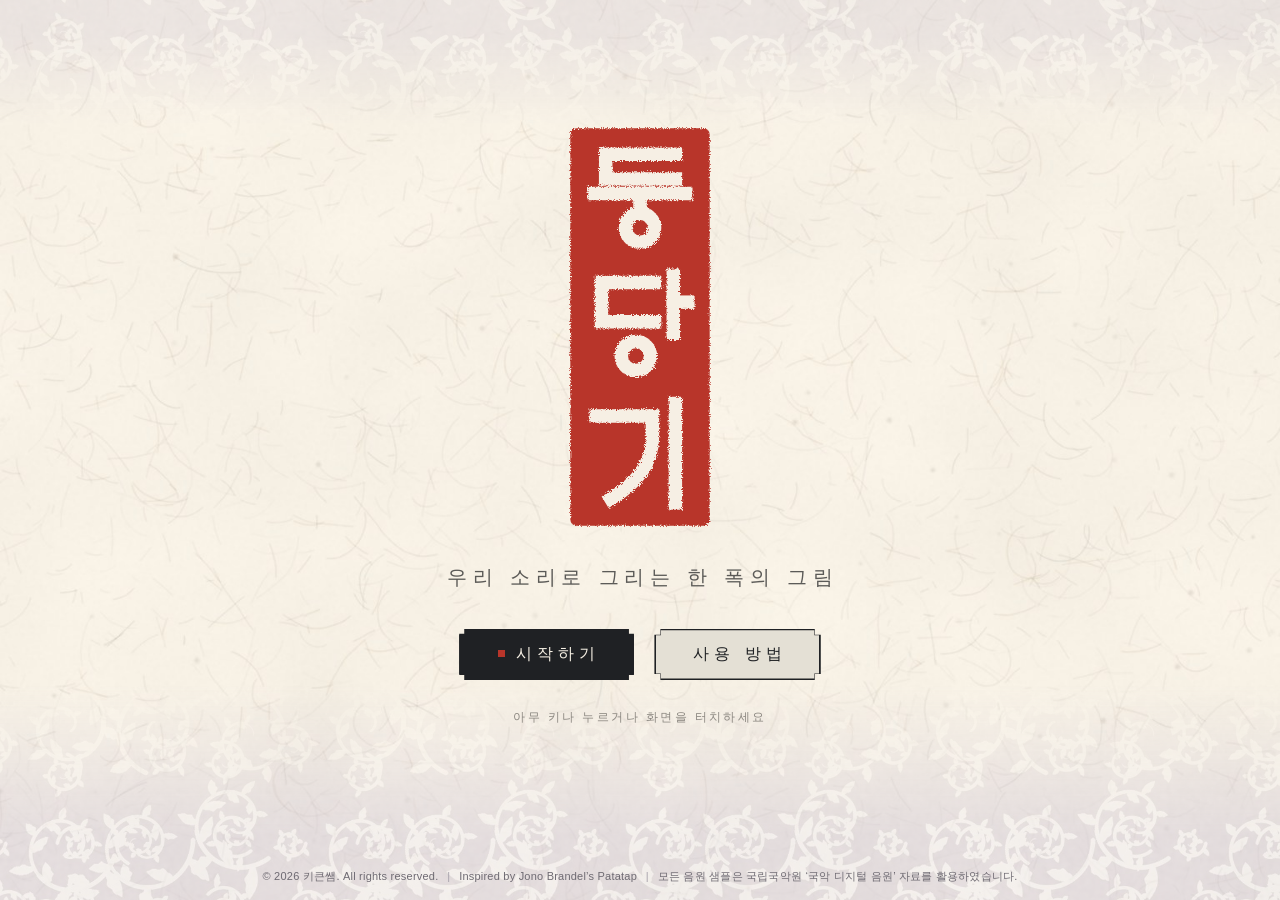
==== index.html @ 78d73b3a "Start screen: wrap lines only between sentences, never mid-word keep-all for Korean, each help sente" ====
<!doctype html>
<html lang="ko">
<head>
  <meta charset="utf-8">
  <meta name="viewport" content="width=device-width, initial-scale=1, maximum-scale=1, user-scalable=no, viewport-fit=cover">
  <meta name="apple-mobile-web-app-capable" content="yes">
  <meta name="mobile-web-app-capable" content="yes">
  <link rel="icon" href="data:,">
  <title>둥당기</title>
  <link rel="stylesheet" href="style.css">
</head>
<body>
  <div id="stage"></div>
  <div id="notice" hidden></div>
  <div id="start">
    <div class="band top"></div>
    <div class="band"></div>
    <main class="start-main">
      <div class="logo B"><img src="assets/logo_B.svg" alt="둥당기"></div>
      <div class="sub">우리 소리로 그리는 한 폭의 그림</div>
      <div class="btns">
        <button type="button" id="start-go" class="btn primary"><span>시작하기</span></button>
        <button type="button" id="start-help" class="btn"><span>사용 방법</span></button>
      </div>
      <div class="hint">아무 키나 누르거나 화면을 터치하세요</div>
    </main>
    <footer class="start-footer"><span>© 2026 키큰쌤. All rights reserved.</span><i>|</i><span>Inspired by Jono Brandel’s Patatap</span><i>|</i><span>모든 음원 샘플은 국립국악원 ‘국악 디지털 음원’ 자료를 활용하였습니다.</span></footer>
    <div id="help" class="veil" hidden>
      <div class="card" role="dialog" aria-modal="true" aria-labelledby="help-title">
        <h2 id="help-title">사용 방법</h2>
        <dl>
          <dt><kbd>A</kbd> ~ <kbd>Z</kbd></dt><dd><span class="s">자판마다 소리 하나, 그림 하나가 나와요.</span> <span class="s">여러 키를 함께 누르면 소리와 그림이 겹쳐요.</span></dd>
          <dt><kbd>Space</kbd></dt><dd><span class="s">뱅크 바꾸기: <span class="nw">1 수묵</span> → <span class="nw">2 단청</span> → <span class="nw">3 자개</span> → <span class="nw">4 섞음.</span></span> <span class="s">섞음은 들어올 때마다 새로 섞여요.</span></dd>
          <dt>휴대폰</dt><dd><span class="s">화면을 터치해 연주하고, 오른쪽 아래 칸을 누르면 뱅크가 바뀌어요.</span></dd>
          <dt><kbd>Shift</kbd> + <kbd>R</kbd></dt><dd><span class="s">화면과 소리를 녹화해요(최대 23초).</span> <span class="s">한 번 더 누르면 MP4로 저장돼요.</span> <span class="s">녹화는 <span class="nw">http://localhost:8000</span> 으로 열었을 때만 돼요.</span></dd>
        </dl>
        <div class="close"><button type="button" id="help-close" class="btn"><span>닫기</span></button></div>
      </div>
    </div>
  </div>
  <script src="pads.js"></script>
  <script>
    // 파일로 바로 열 때만 음원 묶음(sounds.js)을 읽는다. 웹 서버로 열면 음원 파일을 직접 받는다.
    if (location.protocol === "file:") document.write('<script src="sounds.js"><\/script>');
  </script>
  <script src="app.js"></script>
</body>
</html>
---- style.css ----
html, body {
  margin: 0;
  height: 100%;
  overflow: hidden;
  background: #e8e3da;
  cursor: none;
  /* 터치: 스크롤·확대·길게 눌러 메뉴·글자 선택을 막는다 */
  touch-action: none;
  overscroll-behavior: none;
  -webkit-user-select: none;
  user-select: none;
  -webkit-touch-callout: none;
  -webkit-tap-highlight-color: transparent;
}

#stage {
  position: fixed;
  inset: 0;
}

/* 영상은 배경 위에 뱅크의 blend 방식으로 겹친다 (수묵: 어둡게, 단청: 밝게).
   아래는 수묵(한지 위 '어둡게') 기준 설명.
   종이 부분은 배경과 같아 사라지고 먹만 남으며, 겹친 먹은 더 진한 쪽이 보인다. */
/* 뱅크 배경 (한지·누렇게 바랜 한지). 뱅크를 바꾸면 0.3초 동안 겹쳐 바뀐다 */
#stage .bg {
  position: absolute;
  inset: 0;
  z-index: 0;
  background: center / cover no-repeat;
  opacity: 0;
  transition: opacity 0.3s ease;
}

#stage .bg.on {
  opacity: 1;
}

#stage video {
  position: absolute;
  inset: 0;
  width: 100%;
  height: 100%;
  object-fit: cover;
  mix-blend-mode: darken;
  visibility: hidden;
  pointer-events: none;
}

#stage video.on {
  visibility: visible;
}

#notice {
  position: fixed;
  left: 50%;
  bottom: 24px;
  transform: translateX(-50%);
  max-width: calc(100% - 32px);
  font: 14px/1.5 system-ui, sans-serif;
  color: #5a5048;
  background: rgba(255, 255, 255, 0.6);
  padding: 8px 14px;
  border-radius: 6px;
  cursor: default;
}

/* 터치한 칸에 아주 옅게 번졌다 사라지는 물결 */
.ripple {
  position: fixed;
  width: 120px;
  height: 120px;
  margin: -60px 0 0 -60px;
  border-radius: 50%;
  background: radial-gradient(circle, rgba(60, 50, 40, 0.06), rgba(60, 50, 40, 0) 70%);
  pointer-events: none;
  animation: ripple 0.6s ease-out forwards;
  z-index: 100000;
}

@keyframes ripple {
  from { transform: scale(0.4); opacity: 1; }
  to { transform: scale(1.4); opacity: 0; }
}

/* 뱅크를 바꿀 때 구석에 잠깐 보였다 사라지는 이름 */
#bank-label {
  position: fixed;
  right: calc(16px + env(safe-area-inset-right, 0px));
  bottom: calc(12px + env(safe-area-inset-bottom, 0px));
  z-index: 100001;
  font: 13px/1 system-ui, sans-serif;
  letter-spacing: 0.2em;
  color: rgba(128, 120, 110, 0.75);
  opacity: 0;
  transition: opacity 0.4s ease;
  pointer-events: none;
}

#bank-label.on {
  opacity: 1;
  transition: opacity 0.1s ease;
}

/* 녹화 중 표시 (화면에만 보이고 녹화 파일에는 들어가지 않는다) */
#rec {
  position: fixed;
  top: calc(14px + env(safe-area-inset-top, 0px));
  left: calc(16px + env(safe-area-inset-left, 0px));
  z-index: 100002;
  font: 600 13px/1 system-ui, sans-serif;
  color: #c62828;
  background: rgba(255, 255, 255, 0.7);
  padding: 6px 10px 6px 24px;
  border-radius: 12px;
  pointer-events: none;
}

#rec::before {
  content: "";
  position: absolute;
  left: 9px;
  top: 50%;
  width: 9px;
  height: 9px;
  margin-top: -4.5px;
  border-radius: 50%;
  background: #e53935;
  animation: rec-blink 1s steps(2, start) infinite;
}

@keyframes rec-blink {
  to { visibility: hidden; }
}

/* 시작 화면 (design/start/main_A.html, help_A.html 기준)
   닥종이 한지 바탕, 위·아래 당초문 띠, 로고 그림, 亞자 귀 버튼. 아무 키나 누르거나 화면을 만지면 사라진다 */
#start {
  --ink: #1f2124;
  --ink2: #5b5a57;
  --red: #b8352a;
  --paper: #f6f0e4;
  position: fixed;
  inset: 0;
  z-index: 100003;
  font-family: "Apple SD Gothic Neo", "Noto Sans KR", sans-serif;
  color: var(--ink);
  background: #f4eee2 url("assets/hanji_dak.jpg") center / cover;
  transition: opacity 0.7s ease;
  cursor: default;
}

#start.out {
  opacity: 0;
  pointer-events: none;
}

#start *,
#start *::before,
#start *::after {
  box-sizing: border-box;
}

/* 줄을 바꿀 때 낱말·문장이 중간에서 끊기지 않게: 한글은 띄어쓰기에서만 줄바꿈하고,
   문장(.s)·바닥글 덩어리는 통째로 다음 줄로 넘긴다 (한 줄보다 긴 문장만 그 안에서 띄어쓰기로 나뉜다) */
#start,
#notice {
  word-break: keep-all;
  overflow-wrap: break-word;
}

#start .s,
.start-footer span {
  display: inline-block;
}

#start .s {
  text-wrap: pretty; /* 한 줄보다 긴 문장도 끝 낱말 하나만 외따로 남지 않게 */
}

#start .nw {
  display: inline;
  white-space: nowrap; /* '1 수묵'처럼 붙어 다니는 말 */
}

#start .sub,
#start .hint,
#start .card h2 {
  text-wrap: balance;
}

/* 아래쪽 넝쿨 문양지 띠: 위로 갈수록 한지로 스며든다 */
#start .band {
  position: absolute;
  left: 0;
  right: 0;
  bottom: 0;
  height: 24vh;
  background: url("assets/dangcho_tile.jpg") repeat;
  background-size: min(30vw, 300px);
  opacity: 0.55;
  -webkit-mask-image: linear-gradient(to top, #000 0%, #000 30%, transparent 100%);
  mask-image: linear-gradient(to top, #000 0%, #000 30%, transparent 100%);
  pointer-events: none;
}

#start .band.top {
  top: 0;
  bottom: auto;
  height: 14vh;
  transform: scaleY(-1);
  opacity: 0.35;
}

.start-main {
  position: relative;
  height: 100%;
  display: flex;
  flex-direction: column;
  align-items: center;
  justify-content: center;
  gap: clamp(18px, 3.2vh, 34px);
  padding: env(safe-area-inset-top, 0px) 20px 6vh;
  text-align: center;
}

#start .logo img {
  display: block;
  max-width: 100%;
}

#start .logo.A img,
#start .logo.C img {
  width: min(46vw, 560px);
}

#start .logo.B img {
  height: min(46vh, 420px);
}

#start .sub {
  font-weight: 300;
  font-size: clamp(14px, 1.6vw, 21px);
  letter-spacing: 0.28em;
  color: var(--ink2);
  margin-right: -0.28em; /* 글자 사이 띄움 때문에 오른쪽으로 밀려 보이지 않게 */
}

#start .btns {
  display: flex;
  flex-wrap: wrap;
  justify-content: center;
  gap: clamp(12px, 1.6vw, 22px);
  margin-top: clamp(4px, 1vh, 12px);
}

/* 버튼: 네 귀를 亞자처럼 들인 판. 바깥 먹선 + 안쪽 한지 */
#start .btn {
  --c: 6px;
  position: relative;
  font: inherit;
  font-size: clamp(14px, 1.25vw, 17px);
  letter-spacing: 0.32em;
  padding: 0.95em 2.1em 0.95em 2.42em;
  border: 0;
  cursor: pointer;
  color: var(--ink);
  background: transparent;
  outline: none;
}

#start .btn::before,
#start .btn::after {
  content: "";
  position: absolute;
  inset: 0;
  pointer-events: none;
  clip-path: polygon(var(--c) 0, calc(100% - var(--c)) 0, calc(100% - var(--c)) var(--c), 100% var(--c), 100% calc(100% - var(--c)), calc(100% - var(--c)) calc(100% - var(--c)), calc(100% - var(--c)) 100%, var(--c) 100%, var(--c) calc(100% - var(--c)), 0 calc(100% - var(--c)), 0 var(--c), var(--c) var(--c));
}

#start .btn::before {
  background: var(--ink);
}

#start .btn::after {
  inset: 1.5px;
  --c: 5px;
  background: rgba(246, 240, 228, 0.92);
  transition: background 0.2s ease;
}

#start .btn span {
  position: relative;
  z-index: 1;
}

#start .btn:hover::after,
#start .btn:focus-visible::after {
  background: rgba(232, 222, 202, 0.95);
}

#start .btn.primary {
  color: var(--paper);
}

#start .btn.primary::after {
  background: var(--ink);
  inset: 0;
}

#start .btn.primary:hover::after,
#start .btn.primary:focus-visible::after {
  background: #34373c;
}

#start .btn.primary span::before {
  content: "";
  display: inline-block;
  width: 0.42em;
  height: 0.42em;
  background: var(--red);
  margin-right: 0.7em;
  vertical-align: 0.12em;
}

#start .hint {
  font-size: 12px;
  letter-spacing: 0.2em;
  color: #8b8780;
  font-weight: 300;
}

.start-footer {
  position: absolute;
  left: 0;
  right: 0;
  bottom: calc(14px + env(safe-area-inset-bottom, 0px));
  text-align: center;
  font-size: 11px;
  line-height: 1.7;
  color: #6e6a72;
  font-weight: 300;
  letter-spacing: 0.02em;
  padding: 0 16px;
}

.start-footer i {
  font-style: normal;
  margin: 0 0.8em;
  color: #a7a2ab;
}

/* 사용 방법 */

#start .veil {
  position: absolute;
  inset: 0;
  z-index: 10;
  background: rgba(40, 38, 36, 0.28);
  display: flex;
  align-items: center;
  justify-content: center;
  padding: 16px;
}

#start .veil[hidden] {
  display: none;
}

#start .card {
  position: relative;
  width: min(560px, 100%);
  max-height: 100%;
  overflow: auto;
  touch-action: pan-y; /* 작은 화면에서 내용을 위아래로 밀어 볼 수 있게 */
  padding: 44px 48px 36px;
  background: #f6f0e4 url("assets/hanji_dak.jpg") center / cover;
  box-shadow: 0 18px 50px rgba(30, 25, 20, 0.25);
  text-align: left;
}

#start .card::before {
  content: "";
  position: absolute;
  left: 0;
  right: 0;
  top: 0;
  height: 46px;
  background: url("assets/dangcho_tile.jpg") repeat;
  background-size: 200px;
  opacity: 0.5;
  -webkit-mask-image: linear-gradient(#000, transparent);
  mask-image: linear-gradient(#000, transparent);
  pointer-events: none;
}

#start .card::after {
  content: "";
  position: absolute;
  inset: 8px;
  border: 1px solid rgba(31, 33, 36, 0.35);
  pointer-events: none;
}

#start .card h2 {
  position: relative;
  margin: 0 0 22px;
  font-weight: 400;
  font-size: 20px;
  letter-spacing: 0.3em;
  display: flex;
  align-items: center;
  gap: 0.7em;
}

#start .card h2::before {
  content: "";
  width: 0.42em;
  height: 0.42em;
  background: var(--red);
}

#start .card dl {
  position: relative;
  margin: 0;
  display: grid;
  grid-template-columns: max-content 1fr;
  gap: 14px 22px;
  font-size: 15px;
  line-height: 1.6;
  font-weight: 300;
}

#start .card dd {
  margin: 0;
}

#start .card dt {
  font-weight: 400;
  white-space: nowrap;
}

#start .card kbd {
  font: inherit;
  font-size: 13px;
  padding: 1px 8px;
  border: 1px solid var(--ink);
  border-radius: 2px;
  background: rgba(255, 255, 255, 0.4);
}

#start .card .close {
  position: relative;
  display: flex;
  justify-content: flex-end;
  margin-top: 28px;
}

/* 바닥글이 한 줄에 다 들어가지 않는 폭부터는 세 덩어리를 한 줄씩 쌓고 구분선은 감춘다 */
@media (max-width: 760px) {
  .start-footer span {
    display: block;
  }

  .start-footer i {
    display: none;
  }
}

/* 좁은 화면 (휴대폰 세로) */
@media (max-width: 640px) {
  #start .logo.A img,
  #start .logo.C img {
    width: min(78vw, 420px);
  }

  #start .sub {
    font-size: 14px;
    letter-spacing: 0.2em;
    margin-right: -0.2em;
  }

  #start .card {
    padding: 36px 24px 26px;
  }

  #start .card dl {
    grid-template-columns: 1fr; /* 키 이름 아래에 설명 */
    gap: 4px 0;
  }

  #start .card dd + dt {
    margin-top: 12px;
  }
}
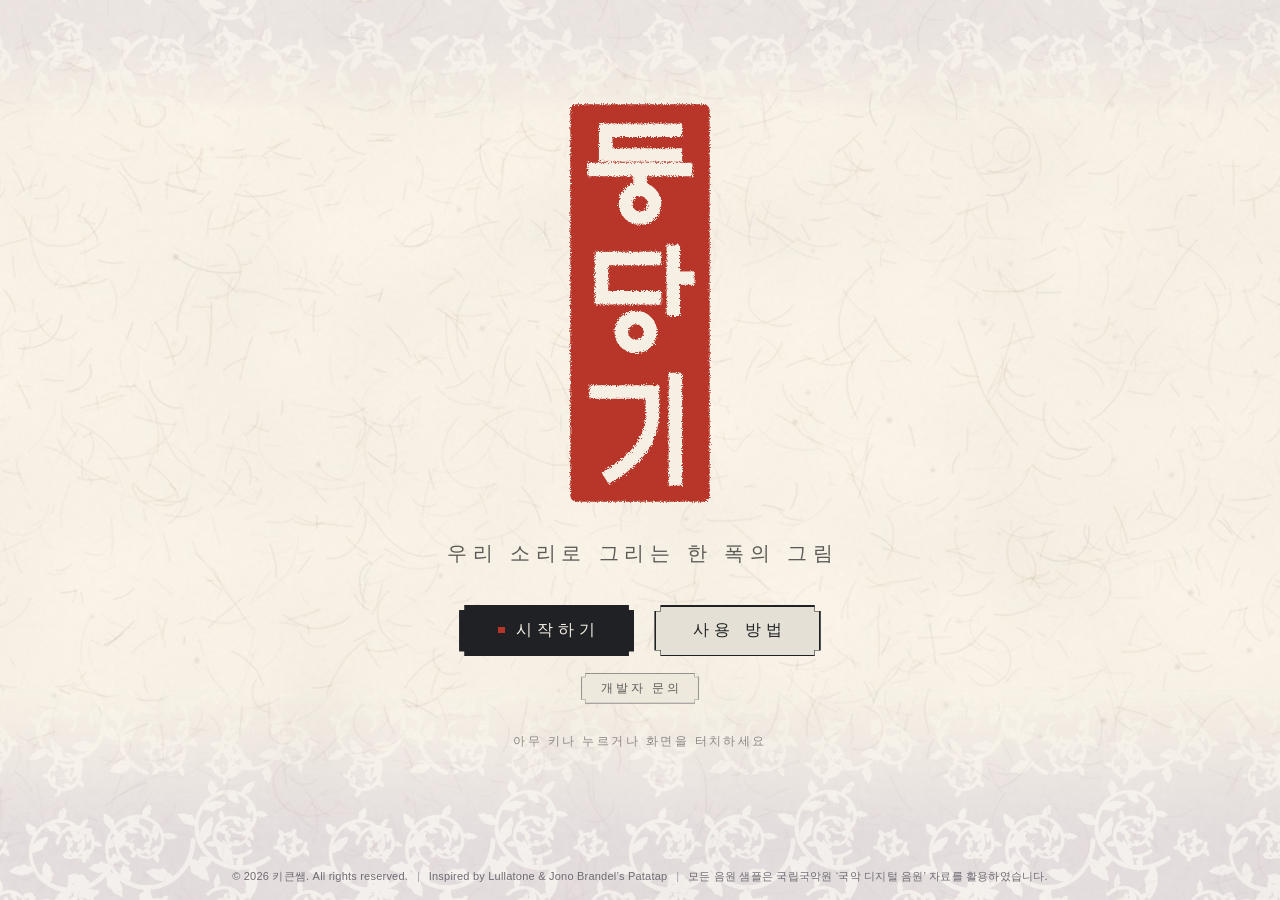
==== commit 9825e3ba: "Start screen: credit Lullatone in the footer, add 개발자 문의 link - footer: 'Inspired by Lullatone & Jon" ====
--- a/index.html
+++ b/index.html
@@ -22,9 +22,10 @@
         <button type="button" id="start-go" class="btn primary"><span>시작하기</span></button>
         <button type="button" id="start-help" class="btn"><span>사용 방법</span></button>
       </div>
+      <a id="start-contact" class="btn small" href="https://litt.ly/kikeunssam" target="_blank" rel="noopener noreferrer"><span>개발자 문의</span></a>
       <div class="hint">아무 키나 누르거나 화면을 터치하세요</div>
     </main>
-    <footer class="start-footer"><span>© 2026 키큰쌤. All rights reserved.</span><i>|</i><span>Inspired by Jono Brandel’s Patatap</span><i>|</i><span>모든 음원 샘플은 국립국악원 ‘국악 디지털 음원’ 자료를 활용하였습니다.</span></footer>
+    <footer class="start-footer"><span>© 2026 키큰쌤. All rights reserved.</span><i>|</i><span>Inspired by Lullatone &amp; Jono Brandel’s Patatap</span><i>|</i><span>모든 음원 샘플은 국립국악원 ‘국악 디지털 음원’ 자료를 활용하였습니다.</span></footer>
     <div id="help" class="veil" hidden>
       <div class="card" role="dialog" aria-modal="true" aria-labelledby="help-title">
         <h2 id="help-title">사용 방법</h2>
@@ -32,7 +33,7 @@
           <dt><kbd>A</kbd> ~ <kbd>Z</kbd></dt><dd><span class="s">자판마다 소리 하나, 그림 하나가 나와요.</span> <span class="s">여러 키를 함께 누르면 소리와 그림이 겹쳐요.</span></dd>
           <dt><kbd>Space</kbd></dt><dd><span class="s">뱅크 바꾸기: <span class="nw">1 수묵</span> → <span class="nw">2 단청</span> → <span class="nw">3 자개</span> → <span class="nw">4 섞음.</span></span> <span class="s">섞음은 들어올 때마다 새로 섞여요.</span></dd>
           <dt>휴대폰</dt><dd><span class="s">화면을 터치해 연주하고, 오른쪽 아래 칸을 누르면 뱅크가 바뀌어요.</span></dd>
-          <dt><kbd>Shift</kbd> + <kbd>R</kbd></dt><dd><span class="s">화면과 소리를 녹화해요(최대 23초).</span> <span class="s">한 번 더 누르면 MP4로 저장돼요.</span> <span class="s">녹화는 <span class="nw">http://localhost:8000</span> 으로 열었을 때만 돼요.</span></dd>
+          <dt><kbd>Shift</kbd> + <kbd>R</kbd></dt><dd><span class="s">화면과 소리를 녹화해요(최대 23초).</span> <span class="s">한 번 더 누르면 MP4로 저장돼요.</span></dd>
         </dl>
         <div class="close"><button type="button" id="help-close" class="btn"><span>닫기</span></button></div>
       </div>
--- a/style.css
+++ b/style.css
@@ -322,6 +322,35 @@
   vertical-align: 0.12em;
 }
 
+/* 보조 버튼 (개발자 문의): 같은 亞자 먹선이되 작고 옅게 */
+#start a.btn {
+  display: inline-block;
+  text-decoration: none;
+}
+
+#start .btn.small {
+  --c: 4px;
+  font-size: clamp(11px, 0.9vw, 13px);
+  letter-spacing: 0.25em;
+  padding: 0.7em 1.5em 0.7em 1.75em;
+  margin-top: calc(-1 * clamp(4px, 1.4vh, 14px)); /* 위 버튼 줄과 조금 붙여 한 무리로 보이게 */
+  color: var(--ink2);
+}
+
+#start .btn.small::before {
+  background: rgba(31, 33, 36, 0.45);
+}
+
+#start .btn.small::after {
+  --c: 3.5px;
+  inset: 1px;
+}
+
+#start .btn.small:hover,
+#start .btn.small:focus-visible {
+  color: var(--ink);
+}
+
 #start .hint {
   font-size: 12px;
   letter-spacing: 0.2em;
@@ -455,8 +484,8 @@
   margin-top: 28px;
 }
 
-/* 바닥글이 한 줄에 다 들어가지 않는 폭부터는 세 덩어리를 한 줄씩 쌓고 구분선은 감춘다 */
-@media (max-width: 760px) {
+/* 바닥글이 한 줄에 다 들어가지 않는 폭(800px 이하)부터는 세 덩어리를 한 줄씩 쌓고 구분선은 감춘다 */
+@media (max-width: 800px) {
   .start-footer span {
     display: block;
   }
@@ -492,3 +521,15 @@
     margin-top: 12px;
   }
 }
+
+/* 키가 낮은 화면 (휴대폰 가로): 도장과 간격을 줄여 아래 바닥글과 겹치지 않게 */
+@media (max-height: 520px) {
+  #start .logo.B img {
+    height: min(34vh, 420px);
+  }
+
+  .start-main {
+    gap: clamp(8px, 2.4vh, 20px);
+    padding-bottom: 14vh;
+  }
+}
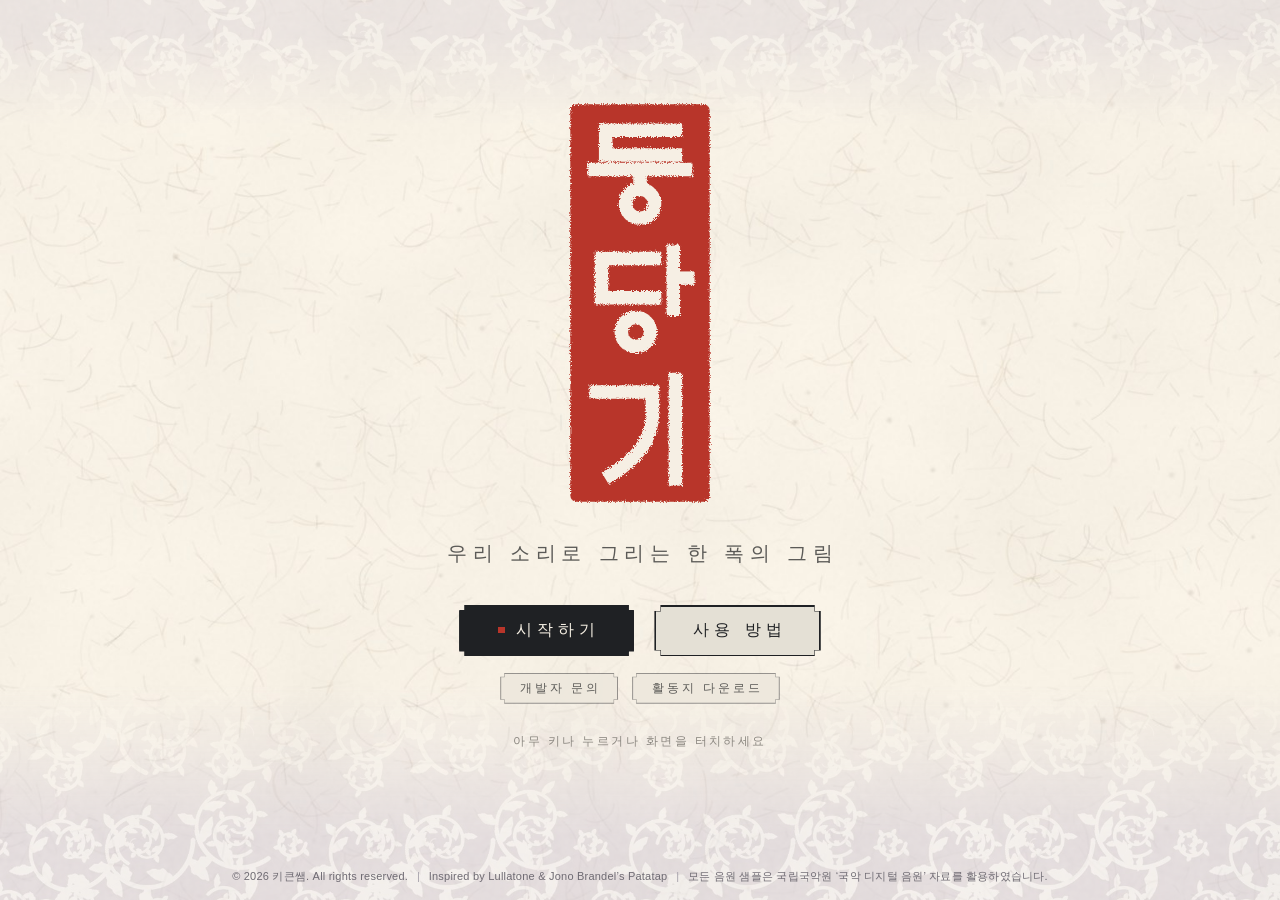
==== commit f428cea4: "Start screen: 활동지 다운로드 button next to 개발자 문의 (PC only) Same small 亞-cornered style in one row; downl" ====
--- a/index.html
+++ b/index.html
@@ -22,7 +22,10 @@
         <button type="button" id="start-go" class="btn primary"><span>시작하기</span></button>
         <button type="button" id="start-help" class="btn"><span>사용 방법</span></button>
       </div>
-      <a id="start-contact" class="btn small" href="https://litt.ly/kikeunssam" target="_blank" rel="noopener noreferrer"><span>개발자 문의</span></a>
+      <div class="sub-btns">
+        <a id="start-contact" class="btn small" href="https://litt.ly/kikeunssam" target="_blank" rel="noopener noreferrer"><span>개발자 문의</span></a>
+        <a id="start-worksheet" class="btn small pc-only" href="assets/worksheet/dungdanggi_worksheet.pdf" download="둥당기_활동지.pdf"><span>활동지 다운로드</span></a>
+      </div>
       <div class="hint">아무 키나 누르거나 화면을 터치하세요</div>
     </main>
     <footer class="start-footer"><span>© 2026 키큰쌤. All rights reserved.</span><i>|</i><span>Inspired by Lullatone &amp; Jono Brandel’s Patatap</span><i>|</i><span>모든 음원 샘플은 국립국악원 ‘국악 디지털 음원’ 자료를 활용하였습니다.</span></footer>
--- a/style.css
+++ b/style.css
@@ -322,7 +322,23 @@
   vertical-align: 0.12em;
 }
 
-/* 보조 버튼 (개발자 문의): 같은 亞자 먹선이되 작고 옅게 */
+/* 보조 버튼 줄 (개발자 문의 · 활동지 다운로드) */
+#start .sub-btns {
+  display: flex;
+  flex-wrap: wrap;
+  justify-content: center;
+  gap: 10px 14px;
+  margin-top: calc(-1 * clamp(4px, 1.4vh, 14px)); /* 위 버튼 줄과 조금 붙여 한 무리로 보이게 */
+}
+
+/* 활동지는 PC에서만 (터치 기기에서는 숨기고 개발자 문의만 가운데) */
+@media (hover: none), (pointer: coarse) {
+  #start .sub-btns a.pc-only {
+    display: none;
+  }
+}
+
+/* 보조 버튼: 같은 亞자 먹선이되 작고 옅게 */
 #start a.btn {
   display: inline-block;
   text-decoration: none;
@@ -333,7 +349,6 @@
   font-size: clamp(11px, 0.9vw, 13px);
   letter-spacing: 0.25em;
   padding: 0.7em 1.5em 0.7em 1.75em;
-  margin-top: calc(-1 * clamp(4px, 1.4vh, 14px)); /* 위 버튼 줄과 조금 붙여 한 무리로 보이게 */
   color: var(--ink2);
 }
 
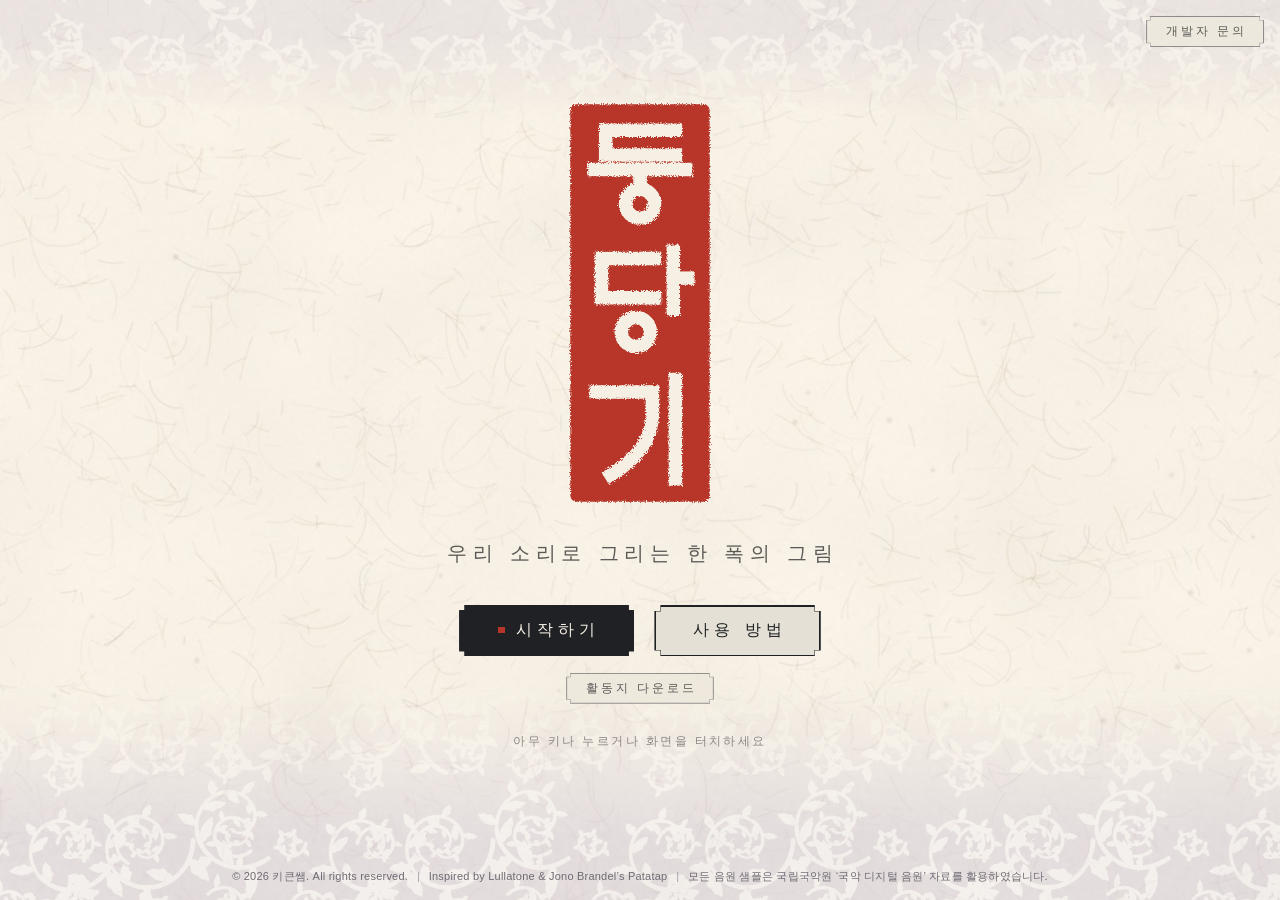
==== commit 21f22f86: "Start screen: 개발자 문의 to the top-right corner, 활동지 다운로드 centred under the main buttons Contact link s" ====
--- a/index.html
+++ b/index.html
@@ -15,6 +15,7 @@
   <div id="start">
     <div class="band top"></div>
     <div class="band"></div>
+    <a id="start-contact" class="btn small corner" href="https://litt.ly/kikeunssam" target="_blank" rel="noopener noreferrer"><span>개발자 문의</span></a>
     <main class="start-main">
       <div class="logo B"><img src="assets/logo_B.svg" alt="둥당기"></div>
       <div class="sub">우리 소리로 그리는 한 폭의 그림</div>
@@ -22,9 +23,8 @@
         <button type="button" id="start-go" class="btn primary"><span>시작하기</span></button>
         <button type="button" id="start-help" class="btn"><span>사용 방법</span></button>
       </div>
-      <div class="sub-btns">
-        <a id="start-contact" class="btn small" href="https://litt.ly/kikeunssam" target="_blank" rel="noopener noreferrer"><span>개발자 문의</span></a>
-        <a id="start-worksheet" class="btn small pc-only" href="assets/worksheet/dungdanggi_worksheet.pdf" download="둥당기_활동지.pdf"><span>활동지 다운로드</span></a>
+      <div class="sub-btns pc-only">
+        <a id="start-worksheet" class="btn small" href="assets/worksheet/dungdanggi_worksheet.pdf" download="둥당기_활동지.pdf"><span>활동지 다운로드</span></a>
       </div>
       <div class="hint">아무 키나 누르거나 화면을 터치하세요</div>
     </main>
--- a/style.css
+++ b/style.css
@@ -322,7 +322,7 @@
   vertical-align: 0.12em;
 }
 
-/* 보조 버튼 줄 (개발자 문의 · 활동지 다운로드) */
+/* 보조 버튼 줄 (활동지 다운로드): 시작하기·사용 방법 바로 아래 가운데 */
 #start .sub-btns {
   display: flex;
   flex-wrap: wrap;
@@ -331,11 +331,19 @@
   margin-top: calc(-1 * clamp(4px, 1.4vh, 14px)); /* 위 버튼 줄과 조금 붙여 한 무리로 보이게 */
 }
 
-/* 활동지는 PC에서만 (터치 기기에서는 숨기고 개발자 문의만 가운데) */
+/* 활동지는 PC에서만 (터치 기기에서는 줄째 숨긴다) */
 @media (hover: none), (pointer: coarse) {
-  #start .sub-btns a.pc-only {
+  #start .sub-btns.pc-only {
     display: none;
   }
+}
+
+/* 개발자 문의: 화면 오른쪽 위 구석 */
+#start .btn.corner {
+  position: absolute;
+  top: calc(16px + env(safe-area-inset-top, 0px));
+  right: calc(16px + env(safe-area-inset-right, 0px));
+  z-index: 2;
 }
 
 /* 보조 버튼: 같은 亞자 먹선이되 작고 옅게 */
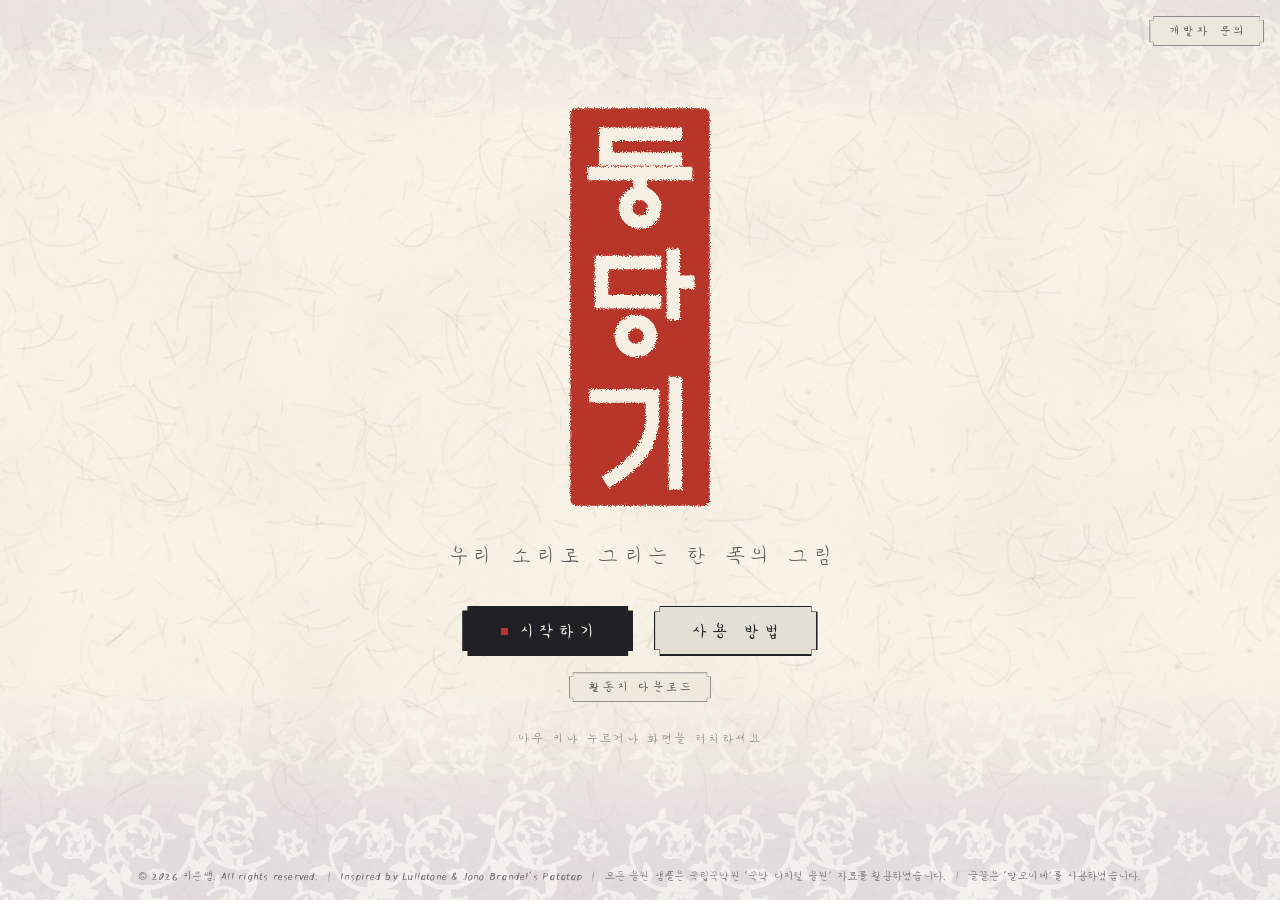
==== commit 74dd15ce: "Font: 말모이체 for the whole app, credit it in the start-screen footer - assets/malmoi/MalmoiChe-{Light," ====
--- a/index.html
+++ b/index.html
@@ -8,6 +8,10 @@
   <link rel="icon" href="data:,">
   <title>둥당기</title>
   <link rel="stylesheet" href="style.css">
+  <script>
+    // 파일로 바로 열 때는 글꼴 파일을 직접 못 읽어서, data: 로 넣은 말모이체(fonts_file.css)를 쓴다.
+    if (location.protocol === "file:") document.write('<link rel="stylesheet" href="fonts_file.css">');
+  </script>
 </head>
 <body>
   <div id="stage"></div>
@@ -28,14 +32,14 @@
       </div>
       <div class="hint">아무 키나 누르거나 화면을 터치하세요</div>
     </main>
-    <footer class="start-footer"><span>© 2026 키큰쌤. All rights reserved.</span><i>|</i><span>Inspired by Lullatone &amp; Jono Brandel’s Patatap</span><i>|</i><span>모든 음원 샘플은 국립국악원 ‘국악 디지털 음원’ 자료를 활용하였습니다.</span></footer>
+    <footer class="start-footer"><span>© 2026 키큰쌤. All rights reserved.</span><i>|</i><span>Inspired by Lullatone &amp; Jono Brandel’s Patatap</span><i>|</i><span>모든 음원 샘플은 국립국악원 ‘국악 디지털 음원’ 자료를 활용하였습니다.</span><i>|</i><span>글꼴은 ‘말모이체’를 사용하였습니다.</span></footer>
     <div id="help" class="veil" hidden>
       <div class="card" role="dialog" aria-modal="true" aria-labelledby="help-title">
         <h2 id="help-title">사용 방법</h2>
         <dl>
           <dt><kbd>A</kbd> ~ <kbd>Z</kbd></dt><dd><span class="s">자판마다 소리 하나, 그림 하나가 나와요.</span> <span class="s">여러 키를 함께 누르면 소리와 그림이 겹쳐요.</span></dd>
           <dt><kbd>Space</kbd></dt><dd><span class="s">뱅크 바꾸기: <span class="nw">1 수묵</span> → <span class="nw">2 단청</span> → <span class="nw">3 자개</span> → <span class="nw">4 섞음.</span></span> <span class="s">섞음은 들어올 때마다 새로 섞여요.</span></dd>
-          <dt>휴대폰</dt><dd><span class="s">화면을 터치해 연주하고, 오른쪽 아래 칸을 누르면 뱅크가 바뀌어요.</span></dd>
+          <dt>스마트기기</dt><dd><span class="s">화면을 터치해 연주하고, 오른쪽 아래 칸을 누르면 뱅크가 바뀌어요.</span></dd>
           <dt><kbd>Shift</kbd> + <kbd>R</kbd></dt><dd><span class="s">화면과 소리를 녹화해요(최대 23초).</span> <span class="s">한 번 더 누르면 MP4로 저장돼요.</span></dd>
         </dl>
         <div class="close"><button type="button" id="help-close" class="btn"><span>닫기</span></button></div>
--- a/style.css
+++ b/style.css
@@ -1,3 +1,26 @@
+/* 글꼴: 말모이체 (Light 300 · Medium 400~500 · Bold 600~). 말모이체에 없는 ©·→ 같은 기호만 다음 글꼴로 나온다.
+   파일로 바로 열 때(file://)는 index.html 이 fonts_file.css(data: 로 넣은 같은 글꼴)를 더 읽는다. */
+@font-face {
+  font-family: "MalmoiChe";
+  src: url("assets/malmoi/MalmoiChe-Light.woff2") format("woff2");
+  font-weight: 100 399;
+  font-display: swap;
+}
+
+@font-face {
+  font-family: "MalmoiChe";
+  src: url("assets/malmoi/MalmoiChe-Medium.woff2") format("woff2");
+  font-weight: 400 599;
+  font-display: swap;
+}
+
+@font-face {
+  font-family: "MalmoiChe";
+  src: url("assets/malmoi/MalmoiChe-Bold.woff2") format("woff2");
+  font-weight: 600 900;
+  font-display: swap;
+}
+
 html, body {
   margin: 0;
   height: 100%;
@@ -56,7 +79,7 @@
   bottom: 24px;
   transform: translateX(-50%);
   max-width: calc(100% - 32px);
-  font: 14px/1.5 system-ui, sans-serif;
+  font: 14px/1.5 "MalmoiChe", "Apple SD Gothic Neo", "Noto Sans KR", sans-serif;
   color: #5a5048;
   background: rgba(255, 255, 255, 0.6);
   padding: 8px 14px;
@@ -88,7 +111,7 @@
   right: calc(16px + env(safe-area-inset-right, 0px));
   bottom: calc(12px + env(safe-area-inset-bottom, 0px));
   z-index: 100001;
-  font: 13px/1 system-ui, sans-serif;
+  font: 13px/1 "MalmoiChe", "Apple SD Gothic Neo", "Noto Sans KR", sans-serif;
   letter-spacing: 0.2em;
   color: rgba(128, 120, 110, 0.75);
   opacity: 0;
@@ -107,7 +130,7 @@
   top: calc(14px + env(safe-area-inset-top, 0px));
   left: calc(16px + env(safe-area-inset-left, 0px));
   z-index: 100002;
-  font: 600 13px/1 system-ui, sans-serif;
+  font: 600 13px/1 "MalmoiChe", "Apple SD Gothic Neo", "Noto Sans KR", sans-serif;
   color: #c62828;
   background: rgba(255, 255, 255, 0.7);
   padding: 6px 10px 6px 24px;
@@ -142,7 +165,7 @@
   position: fixed;
   inset: 0;
   z-index: 100003;
-  font-family: "Apple SD Gothic Neo", "Noto Sans KR", sans-serif;
+  font-family: "MalmoiChe", "Apple SD Gothic Neo", "Noto Sans KR", sans-serif;
   color: var(--ink);
   background: #f4eee2 url("assets/hanji_dak.jpg") center / cover;
   transition: opacity 0.7s ease;
@@ -507,8 +530,8 @@
   margin-top: 28px;
 }
 
-/* 바닥글이 한 줄에 다 들어가지 않는 폭(800px 이하)부터는 세 덩어리를 한 줄씩 쌓고 구분선은 감춘다 */
-@media (max-width: 800px) {
+/* 바닥글이 한 줄에 다 들어가지 않는 폭(1080px 이하)부터는 네 덩어리를 한 줄씩 쌓고 구분선은 감춘다 */
+@media (max-width: 1080px) {
   .start-footer span {
     display: block;
   }
--- a/fonts_file.css
+++ b/fonts_file.css
@@ -0,0 +1,22 @@
+/* 말모이체를 data: 로 넣은 것. index.html 을 파일로 바로 열 때(file://)만 읽는다 (그때는 브라우저가 글꼴 파일을 직접 못 읽는다).
+   assets/malmoi/*.woff2 를 바꾸면 다시 만든다. 웹에서는 style.css 의 @font-face 가 woff2 파일을 받는다. */
+@font-face {
+  font-family: "MalmoiChe";
+  src: url("[data-uri]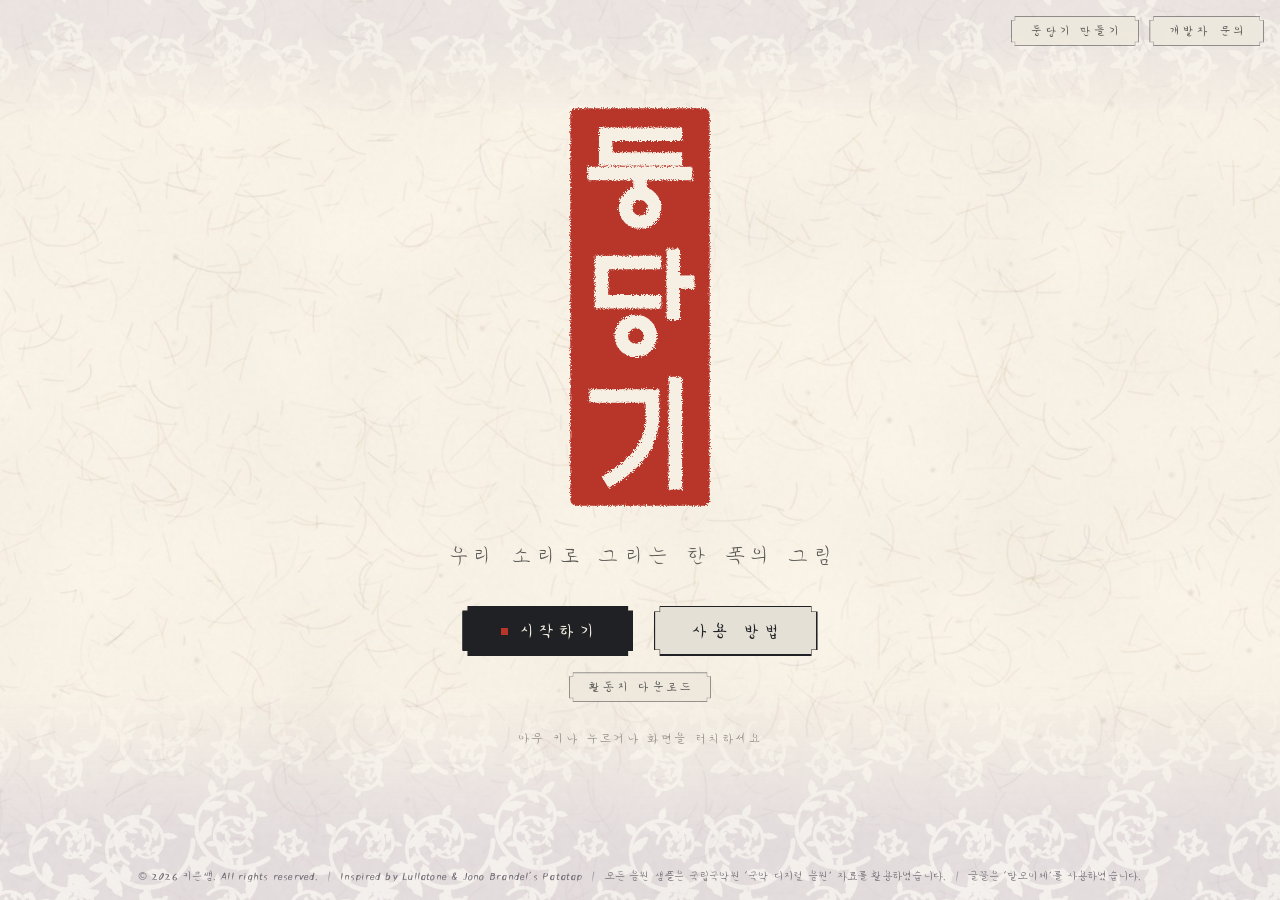
==== commit 9c9430b3: "Start screen: '둥당기 만들기' link to ddgmaker.web.app beside 개발자 문의 Co-Authored-By: Claude Opus 5.5 (1M c" ====
--- a/index.html
+++ b/index.html
@@ -19,7 +19,10 @@
   <div id="start">
     <div class="band top"></div>
     <div class="band"></div>
-    <a id="start-contact" class="btn small corner" href="https://litt.ly/kikeunssam" target="_blank" rel="noopener noreferrer"><span>개발자 문의</span></a>
+    <div class="corner">
+      <a id="start-maker" class="btn small" href="https://ddgmaker.web.app" target="_blank" rel="noopener noreferrer"><span>둥당기 만들기</span></a>
+      <a id="start-contact" class="btn small" href="https://litt.ly/kikeunssam" target="_blank" rel="noopener noreferrer"><span>개발자 문의</span></a>
+    </div>
     <main class="start-main">
       <div class="logo B"><img src="assets/logo_B.svg" alt="둥당기"></div>
       <div class="sub">우리 소리로 그리는 한 폭의 그림</div>
--- a/style.css
+++ b/style.css
@@ -361,8 +361,10 @@
   }
 }
 
-/* 개발자 문의: 화면 오른쪽 위 구석 */
-#start .btn.corner {
+/* 둥당기 만들기 · 개발자 문의: 화면 오른쪽 위 구석에 나란히 */
+#start .corner {
+  display: flex;
+  gap: 10px;
   position: absolute;
   top: calc(16px + env(safe-area-inset-top, 0px));
   right: calc(16px + env(safe-area-inset-right, 0px));
